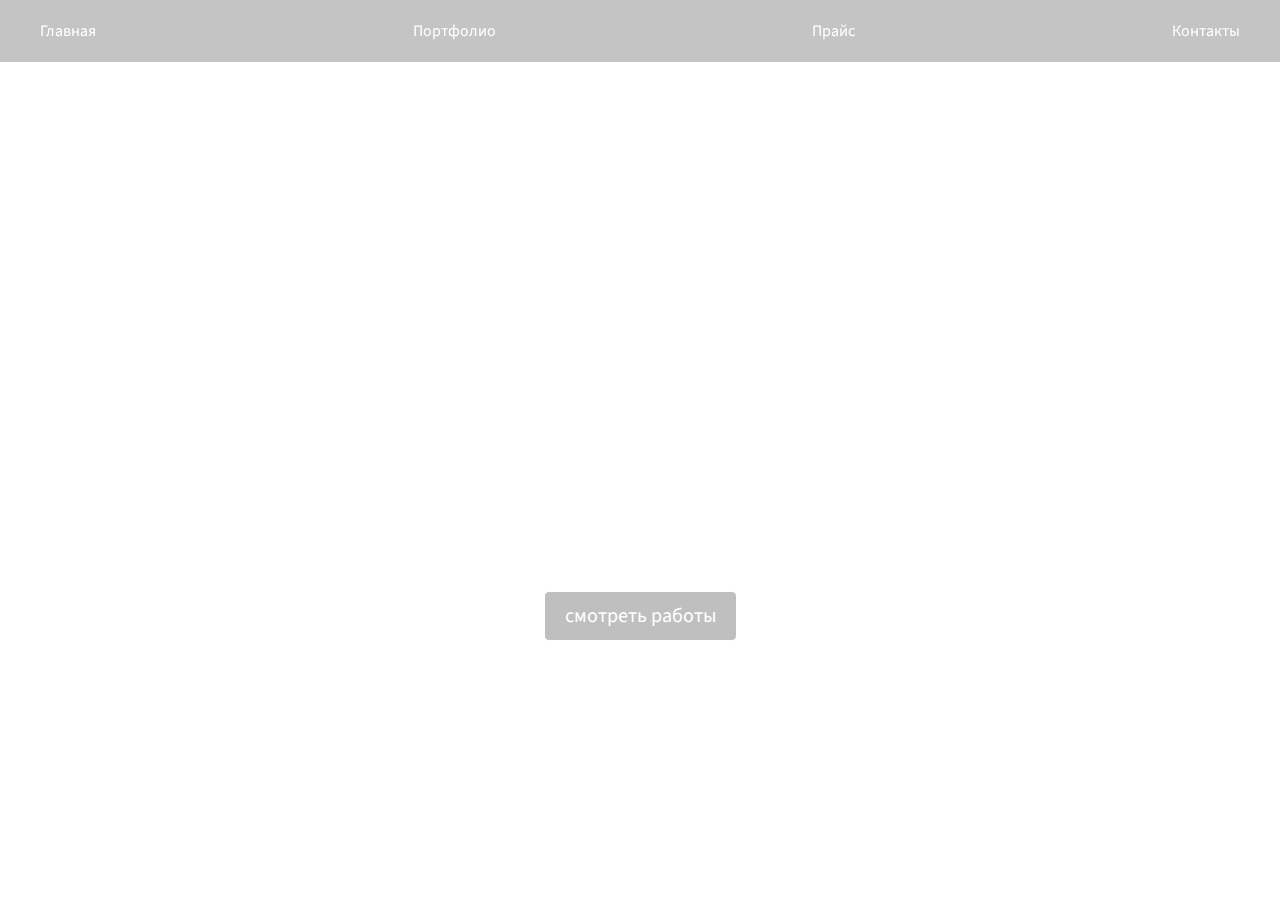
==== index.html @ ec734051 "v0.0.1" ====
<!DOCTYPE html>
<html lang="en">
<head>
  <meta charset="UTF-8">
  <meta name="viewport" content="width=device-width, initial-scale=1.0">
  <link href="https://fonts.googleapis.com/css2?family=Source+Sans+3:ital,wght@0,200..900;1,200..900&display=swap" rel="stylesheet">
  <link rel="stylesheet" href="main.css">
  <title>Барбер Амир</title>
</head>
<body>
  <header class="header">
    <div class="container">
      <div class="nav">
        <ul class="nav-list">
          <li class="nav-list__item">
            <a class="nav-list__link" href="#">Главная</a>
          </li>
          <li class="nav-list__item">
            <a class="nav-list__link" href="pages/portfolio.html">Портфолио</a>
          </li>
          <li class="nav-list__item">
            <a class="nav-list__link" href="pages/price.html">Прайс</a>
          </li>
          <li class="nav-list__item">
            <a class="nav-list__link" href="pages/contacts.html">Контакты</a>
          </li>
        </ul>
      </div>
    </div>
  </header>

  <main class="main">
    <section class="main-page">
      <div class="container">
        <h1 class="main-page__title">
          Профессиональный Барбер
        </h1>
        <h2 class="main-page__subtitle">
          Амир
        </h2>

        <button class="button">
          <a class="button__link" href="pages/portfolio.html">смотреть работы</a>
        </button>
      </div>
    </section>
  </main>
  </main>
</body>
</html>
---- main.css ----
* {
  margin: 0;
  padding: 0;
  box-sizing: border-box;
}

body {
  font-family: 'Source Sans 3';
  background-image: url(https://bogatyr.club/uploads/posts/2024-03/1711122978_bogatyr-club-aytp-p-instrumenti-barbera-1.png);
  background-size: cover;
  background-repeat: no-repeat;
  color: white;
}

ul {
  list-style-type: none;
}

a {
  text-decoration: none;
}

.container {
  width: 1200px;
  margin: 0 auto;
}

.header {
  position: fixed;
  width: 100%;
  padding: 20px;
  z-index: 5;
  background-color: #0000003b;
}

.nav-list {
  display: flex;
  align-items: center;
  justify-content: space-between;
}

.nav-list__link {
  color: white;
  border-bottom: 1px solid transparent;
  transition: 0.3s;
}

.nav-list__link:hover {
  border-color: white;
}

.main-page {
  height: 100vh;
  padding-top: 62px;
  display: flex;
  align-items: center;
}

.main-page__title {
  font-size: 70px;
  margin-bottom: 20px;
  font-weight: 600;
  text-align: center;
}

.main-page__subtitle {
  font-size: 35px;
  font-weight: 400;
  text-align: center;
  margin-bottom: 100px;
}

.button {
  display: block;
  margin: 0 auto;
  font-size: 20px;
  font-weight: 400;
  font-family: 'Source Sans 3';
  border-radius: 5px;
  background-color: rgba(0, 0, 0, 0.25);
  border: 1px solid white;
  transition: 0.3s;
}

.button:hover {
  background-color: rgba(0, 0, 0, 0.65);
  border-color: transparent;
}

.button__link {
  color: white;
  padding: 10px 20px;
  display: block;
}

.portfolio-body {
  background-repeat: repeat;
  background-size: contain;
}

.portfolio {
  height: auto;
  align-items: baseline;
  margin-top: 100px;
  padding-bottom: 100px;
}

.portfolio-header {
  top: 0;
}

.portfolio-list {
  display: flex;
  justify-content: space-between;
  flex-wrap: wrap;
}

.portfolio-list__item {
  width: 30%;
  margin-bottom: 40px;
}

.portfolio-list__img {
  display: block;
  width: 100%;
  height: 100%;
  object-fit: cover;
  border-radius: 10px;
  filter: brightness(0.55);
  transition: 0.2s;
}

.portfolio-list__img:hover {
  filter: none;
}

.price-body {
  background-size: cover;
  background-repeat: no-repeat;
  height: auto;
}

.price-header {
  top: 0;
}

.price {
  padding-top: 162px;
  padding-bottom: 100px;
  align-items: baseline;
  height: fit-content;
}

.price-list {
  display: flex;
  flex-wrap: wrap;
  width: 800px;
  margin: 0 auto;
  margin-bottom: 50px;
}

.price-list__item {
  width: 100%;
  display: flex;
  justify-content: space-between;
  font-size: 20px;
  margin-bottom: 20px;
  background-color: rgba(0, 0, 0, 0.499);
  padding: 20px;
  border-radius: 10px;
}

.map-address {
  font-size: 20px;
}

.map {
  width: 100%;
  height: 300px;
  outline: none;
  border: none;
  filter: grayscale(1);
  border-radius: 10px;
  margin-bottom: 50px;
}

.contacts-description {

}

.contacts-title {
  font-size: 30px;
  margin-bottom: 50px;
}

.contacts-buttons {
  display: flex;
  justify-content: space-between;
}

.contacts-button {
  margin: 0;
}

.contacts-button a {
  color: white;
  padding: 10px 20px;
  display: block;
}

.contacts-tg {
  
}

.contacts {
  padding-top: 162px;
  padding-bottom: 100px;
  align-items: baseline;
  height: fit-content;
}

.contacts .container {
  display: flex;
  justify-content: space-between;
}

@media (max-width:1240px) {
  .container {
    width: 800px;
  }

  .portfolio-list__img {
    filter: brightness(0.7);
  }

  .price-list {
    width: 100%;
  }

  .price-list__item {
    font-size: 16px;
  }

  .contacts .container {
    flex-direction: column;
  }

  .map-address {
    text-align: center;
  }

  .map-box {
    margin-bottom: 75px;
  }

  .contacts-description {
    width: fit-content;
    margin: 0 auto;
  }  
}

@media (max-width:840px) {
  .container {
    width: 500px;
  }

  .main-page__title {
    font-size: 50px;
  }

  .main-page__subtitle {
    margin-bottom: 50px;
  }

  .portfolio-list__item {
    width: 45%;
  }

  .price-list__item {
    font-size: 16px;
    display: flex;
    flex-direction: column;
  }
}

@media (max-width:540px) {
  .container {
    width: 350px;
  }

  .main-page__title {
    font-size: 35px;
  }

  .main-page__subtitle {
    font-size: 25px;
    margin-bottom: 75px;
  }

  .portfolio-list__item {
    width: 100%;
    height: 350px;
  }

  .contacts-title {
    text-align: center;
  }
}
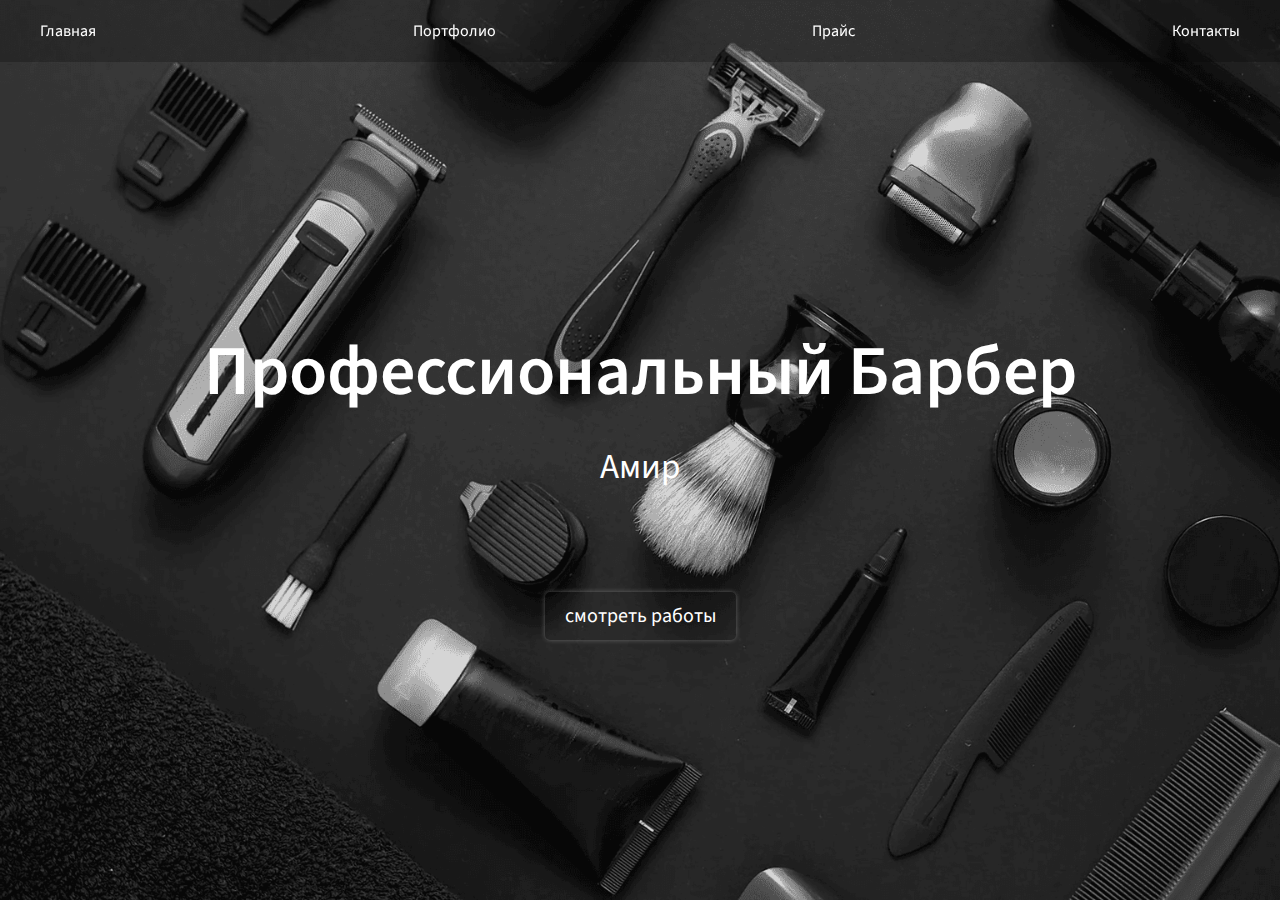
==== commit aba73531: "update_1" ====
--- a/index.html
+++ b/index.html
@@ -39,7 +39,7 @@
           Амир
         </h2>
 
-        <button class="button">
+        <button class="button button-index">
           <a class="button__link" href="pages/portfolio.html">смотреть работы</a>
         </button>
       </div>
--- a/main.css
+++ b/main.css
@@ -6,7 +6,7 @@
 
 body {
   font-family: 'Source Sans 3';
-  background-image: url(https://bogatyr.club/uploads/posts/2024-03/1711122978_bogatyr-club-aytp-p-instrumenti-barbera-1.png);
+  background-image: url(images/portfolio/fon.png);
   background-size: cover;
   background-repeat: no-repeat;
   color: white;
@@ -77,14 +77,22 @@
   font-weight: 400;
   font-family: 'Source Sans 3';
   border-radius: 5px;
-  background-color: rgba(0, 0, 0, 0.25);
-  border: 1px solid white;
-  transition: 0.3s;
+  /* background-color: rgba(0, 0, 0, 0.25); */
+  background-color: rgb(39 39 39);
+  /* border: 1px solid white; */
+  border: none;
+  box-shadow: 0px 0px 5px 0px rgb(255 255 255 / 30%);
+  transition: 0.1s;
 }
 
 .button:hover {
-  background-color: rgba(0, 0, 0, 0.65);
+  /* background-color: rgba(0, 0, 0, 0.65); */
+  box-shadow: 0px 0px 7px 0px rgb(255 255 255 / 40%);
   border-color: transparent;
+}
+
+.button-index {
+  background-color: transparent;
 }
 
 .button__link {
@@ -96,6 +104,8 @@
 .portfolio-body {
   background-repeat: repeat;
   background-size: contain;
+  background-color: #333333;
+  background-image: none;
 }
 
 .portfolio {
@@ -135,9 +145,12 @@
 }
 
 .price-body {
-  background-size: cover;
-  background-repeat: no-repeat;
+  /* background-size: cover;
+  background-repeat: no-repeat; */
   height: auto;
+  /* background-image: url(images/portfolio/fon-price.png); */
+  background-color: #333333;
+  background-image: none;
 }
 
 .price-header {
@@ -165,7 +178,7 @@
   justify-content: space-between;
   font-size: 20px;
   margin-bottom: 20px;
-  background-color: rgba(0, 0, 0, 0.499);
+  background-color: rgb(39 39 39);
   padding: 20px;
   border-radius: 10px;
 }
@@ -184,8 +197,11 @@
   margin-bottom: 50px;
 }
 
-.contacts-description {
-
+.contacts-body {
+  /* background-image: url(images/portfolio/fon-contacts.png); */
+  /* background-position: top; */
+  background-color: #333;
+  background-image: none;
 }
 
 .contacts-title {
